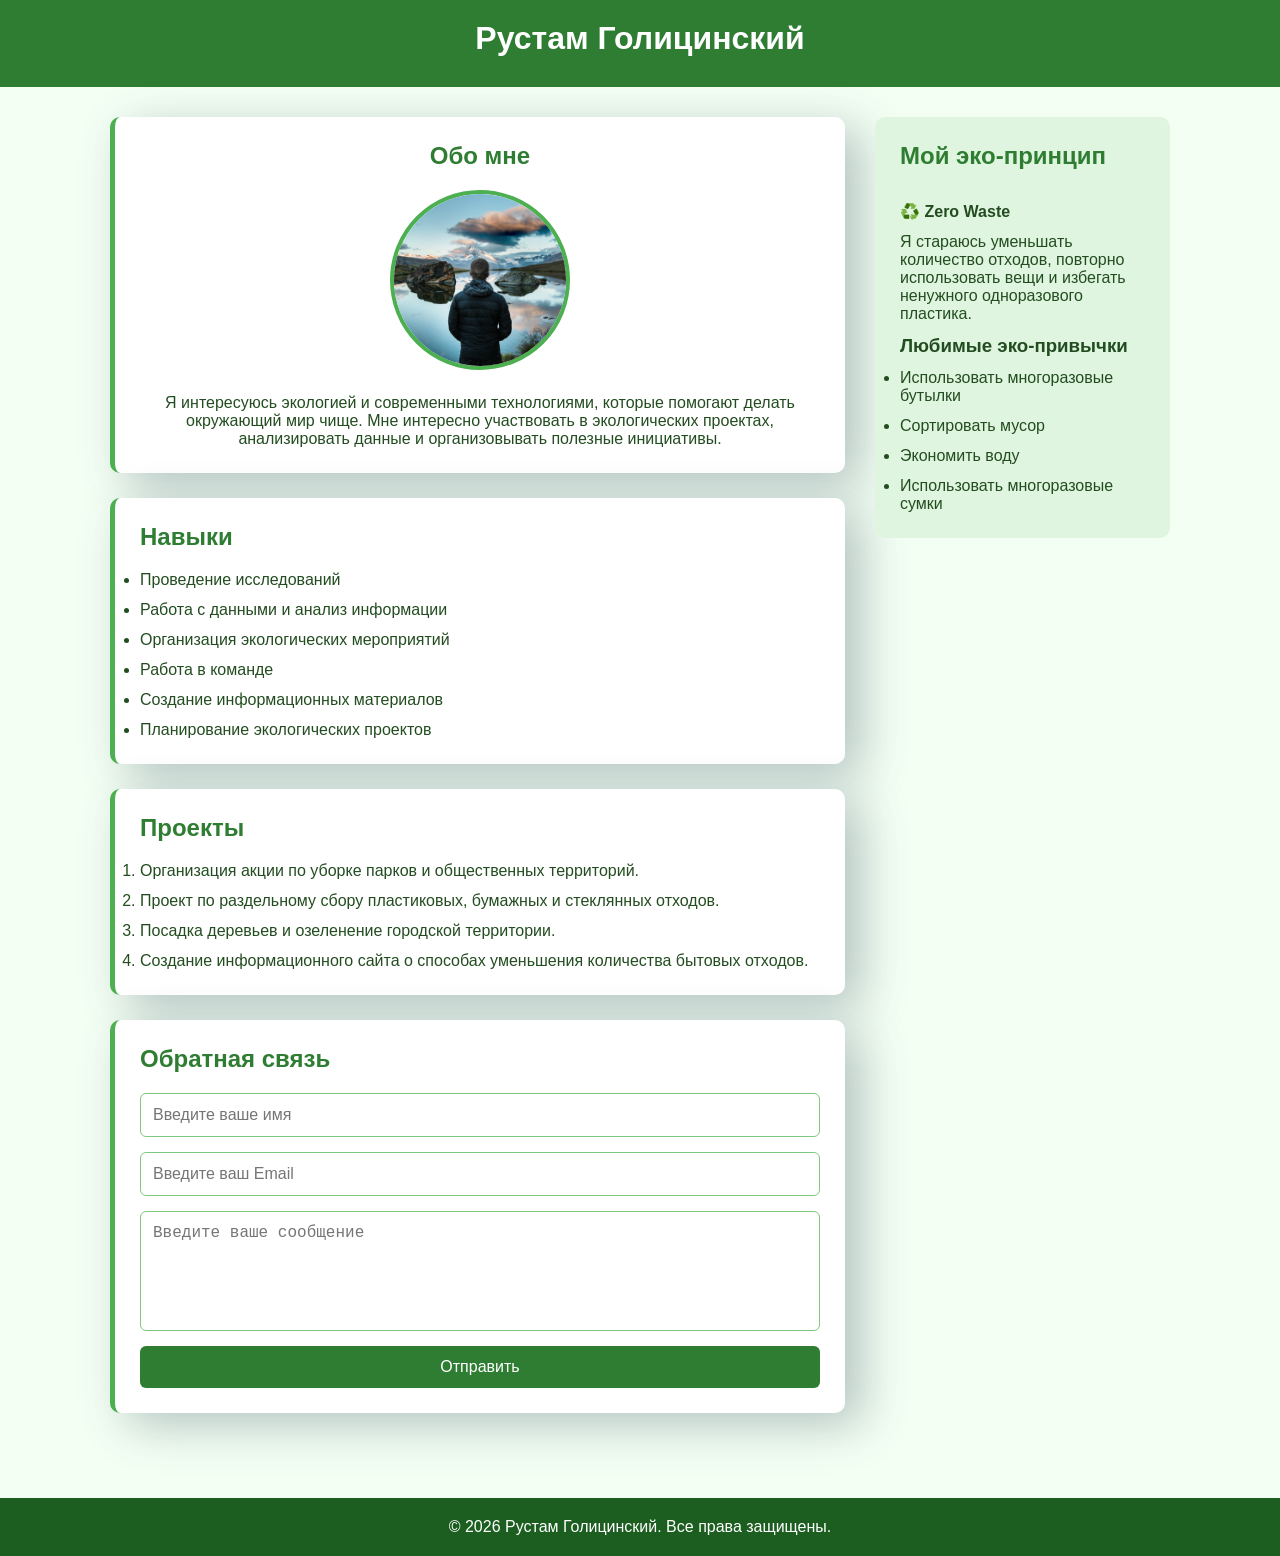
==== index.html @ b1d31a76 "first commit" ====
<!DOCTYPE html>
<html lang="ru">
<head>
    <meta charset="UTF-8">
    <meta name="viewport" content="width=device-width, initial-scale=1.0">
    <title>О себе — Эко-активист</title>
    <link rel="stylesheet" href="style.css">
</head>
<body>

<header class="header">
    <h1>Рустам Голицинский</h1>
</header>

<div class="container">

    <main>

        <section class="about">
            <h2>Обо мне</h2>

            <img
                src="./image/avatar.jpg!d"
                alt="Аватар эко-активиста"
                width="180"
                height="180"
            >

            <p>
                Я интересуюсь экологией и современными технологиями,
                которые помогают делать окружающий мир чище.
                Мне интересно участвовать в экологических проектах,
                анализировать данные и организовывать полезные инициативы.
            </p>
        </section>

        <section>
            <h2>Навыки</h2>

            <ul class="skills">
                <li>Проведение исследований</li>
                <li>Работа с данными и анализ информации</li>
                <li>Организация экологических мероприятий</li>
                <li>Работа в команде</li>
                <li>Создание информационных материалов</li>
                <li>Планирование экологических проектов</li>
            </ul>
        </section>

        <section>
            <h2>Проекты</h2>

            <ol class="projects">
                <li>
                    Организация акции по уборке парков и общественных территорий.
                </li>

                <li>
                    Проект по раздельному сбору пластиковых,
                    бумажных и стеклянных отходов.
                </li>

                <li>
                    Посадка деревьев и озеленение городской территории.
                </li>

                <li>
                    Создание информационного сайта
                    о способах уменьшения количества бытовых отходов.
                </li>
            </ol>
        </section>

        <section>
            <h2>Обратная связь</h2>

            <form action="#" method="post">

                <input
                    type="text"
                    name="username"
                    placeholder="Введите ваше имя"
                >

                <input
                    type="email"
                    name="email"
                    placeholder="Введите ваш Email"
                >

                <textarea
                    name="message"
                    placeholder="Введите ваше сообщение"
                ></textarea>

                <button type="submit">
                    Отправить
                </button>

            </form>
        </section>

    </main>

    <aside>
        <h2>Мой эко-принцип</h2>

        <p>
            ♻️ <strong>Zero Waste</strong>
        </p>

        <p>
            Я стараюсь уменьшать количество отходов,
            повторно использовать вещи и избегать
            ненужного одноразового пластика.
        </p>

        <h3>Любимые эко-привычки</h3>

        <ul class="habits__list">
            <li>Использовать многоразовые бутылки</li>
            <li>Сортировать мусор</li>
            <li>Экономить воду</li>
            <li>Использовать многоразовые сумки</li>
        </ul>
    </aside>

</div>

<footer>
    <p>&copy; 2026 Рустам Голицинский. Все права защищены.</p>
</footer>

</body>
</html>
---- style.css ----
*, *::before, *::after{
    margin: 0;
    padding: 0;
    box-sizing: border-box;
}

body {
    margin: 0;
    font-family: Arial, sans-serif;
    background-color: #f4fff4;
    color: #234d20;
    min-height: 100vh;
    display: flex;
    flex-direction: column;

}
header {
    background-color: #2e7d32;
    color: white;
    text-align: center;
    padding: 20px 0;
}

header h1 {
    margin: 0 0 10px;
}

.container {
    max-width: 1100px;
    margin: 30px auto;
    padding: 0 20px;
    display: flex;
    gap: 30px;
    width: 100%;
    flex: 1;
}

main {
    flex: 3;
}

section {
    background-color: white;
    margin-bottom: 25px;
    padding: 25px;
    border-radius: 10px;
    border-left: 5px solid #4caf50;
}

h2 {
    color: #2e7d32;
    margin-bottom: 20px;
}
.about {
    text-align: center;
}

.about img {
    border-radius: 50%;
    border: 4px solid #4caf50;
    object-fit: cover;
    margin-bottom: 20px;
}
section{
    box-shadow: 17px 12px 47px 0px rgba(34, 60, 80, 0.3);
}
.skills li{
    margin-bottom: 12px;
}
.skills li:last-child{
    margin-bottom: 0;
}
.projects li{
    margin-bottom: 12px;
}
.projects li:last-child{
    margin-bottom: 0;
}
aside {
    flex: 1;
    background-color: #dff5df;
    padding: 25px;
    border-radius: 10px;
    height: fit-content;
    display: flex;
    flex-direction: column;
    gap: 12px;
}

aside h2 {
    margin-top: 0;
}
.habits__list{
    display: flex;
    flex-direction: column;
    gap: 12px;
}
form {
    display: flex;
    flex-direction: column;
    gap: 15px;
}

input,
textarea {
    width: 100%;
    padding: 12px;
    border: 1px solid #81c784;
    border-radius: 6px;
    font-size: 16px;
}

textarea {
    min-height: 120px;
    resize: none;
}

button {
    background-color: #2e7d32;
    color: white;
    border: none;
    padding: 12px;
    border-radius: 6px;
    font-size: 16px;
    cursor: pointer;
}

button:hover {
    background-color: #1b5e20;
}

footer {
    background-color: #1b5e20;
    color: white;
    text-align: center;
    padding: 20px;
    margin-top: 30px;
}

@media (max-width: 768px) {
    .container {
        flex-direction: column;
    }
}
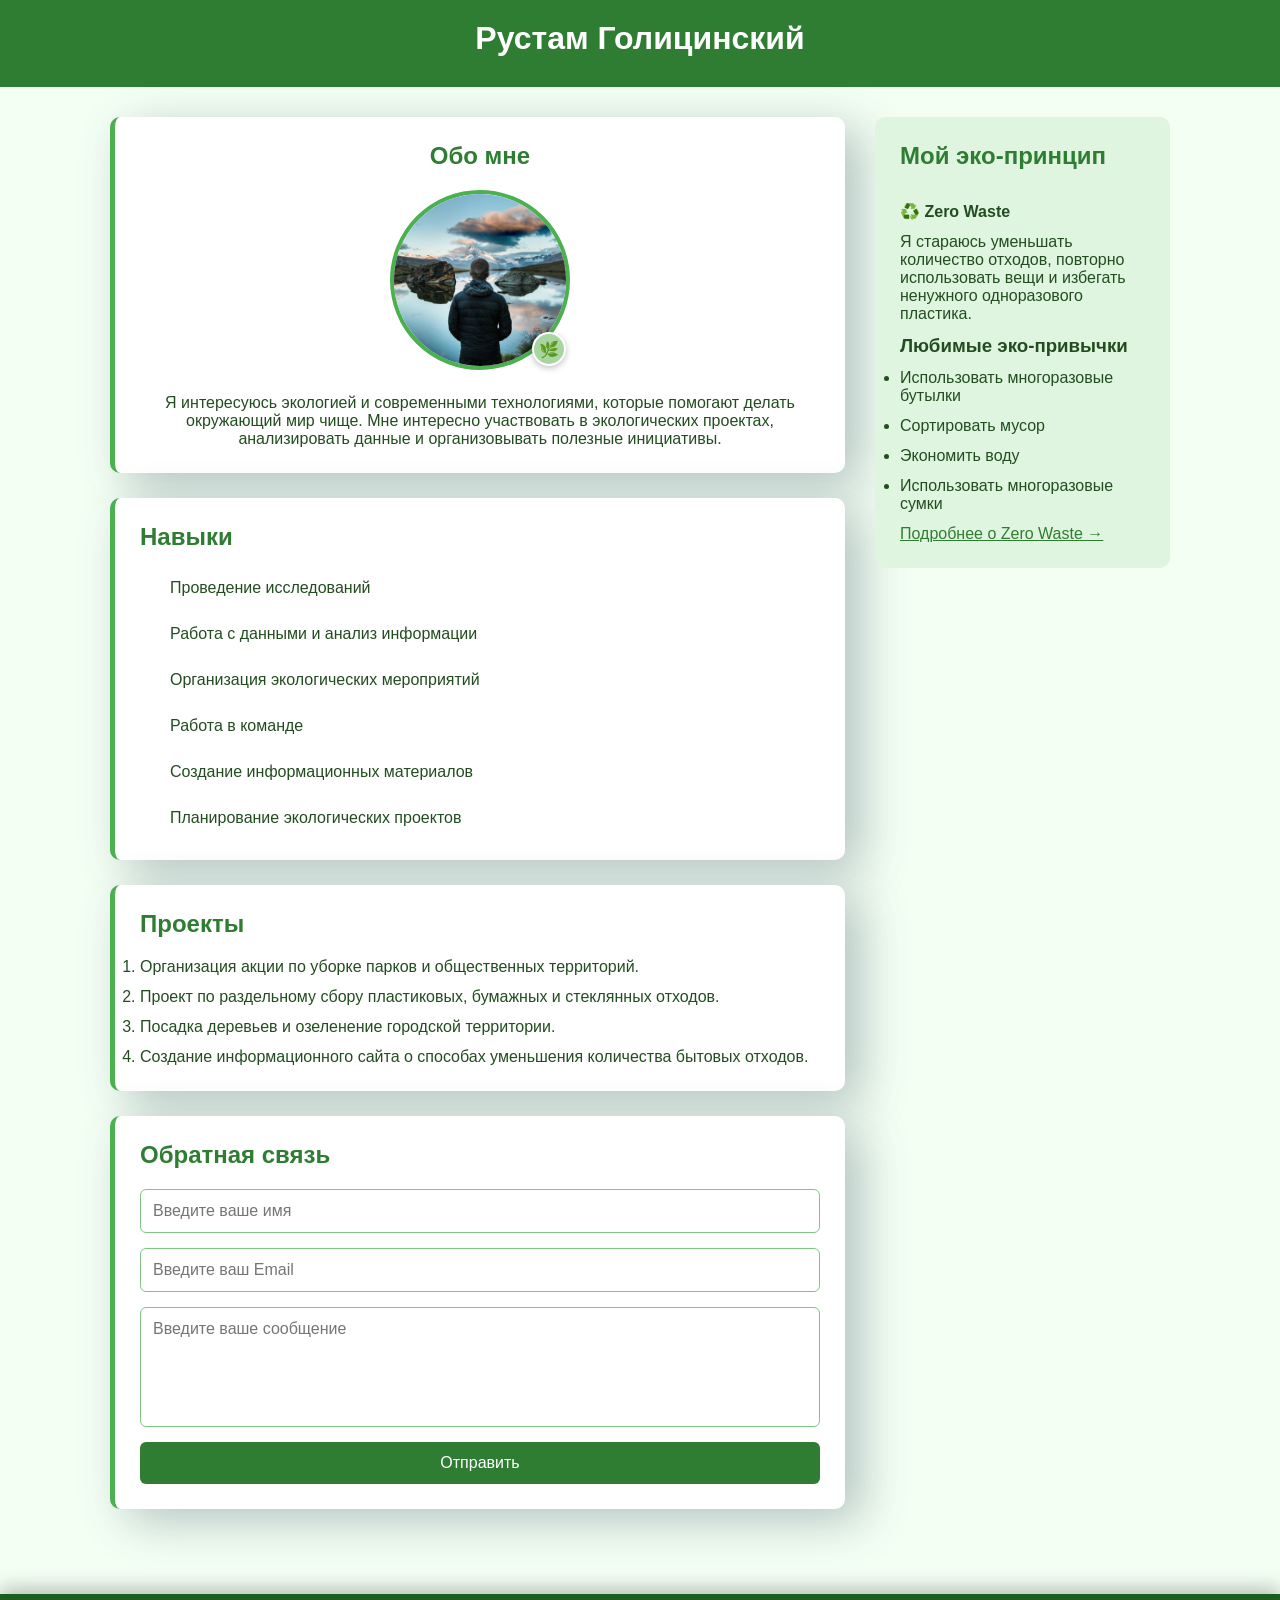
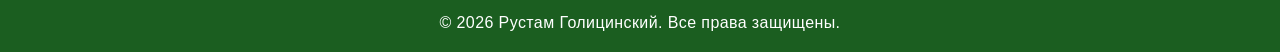
==== commit 349e8586: "Add files via upload This is my second task of web technology, if there is any mistake, please give " ====
--- a/index.html
+++ b/index.html
@@ -1,135 +1,155 @@
-<!DOCTYPE html>
-<html lang="ru">
-<head>
-    <meta charset="UTF-8">
-    <meta name="viewport" content="width=device-width, initial-scale=1.0">
-    <title>О себе — Эко-активист</title>
-    <link rel="stylesheet" href="style.css">
-</head>
-<body>
-
-<header class="header">
-    <h1>Рустам Голицинский</h1>
-</header>
-
-<div class="container">
-
-    <main>
-
-        <section class="about">
-            <h2>Обо мне</h2>
-
-            <img
-                src="./image/avatar.jpg!d"
-                alt="Аватар эко-активиста"
-                width="180"
-                height="180"
-            >
-
-            <p>
-                Я интересуюсь экологией и современными технологиями,
-                которые помогают делать окружающий мир чище.
-                Мне интересно участвовать в экологических проектах,
-                анализировать данные и организовывать полезные инициативы.
-            </p>
-        </section>
-
-        <section>
-            <h2>Навыки</h2>
-
-            <ul class="skills">
-                <li>Проведение исследований</li>
-                <li>Работа с данными и анализ информации</li>
-                <li>Организация экологических мероприятий</li>
-                <li>Работа в команде</li>
-                <li>Создание информационных материалов</li>
-                <li>Планирование экологических проектов</li>
-            </ul>
-        </section>
-
-        <section>
-            <h2>Проекты</h2>
-
-            <ol class="projects">
-                <li>
-                    Организация акции по уборке парков и общественных территорий.
-                </li>
-
-                <li>
-                    Проект по раздельному сбору пластиковых,
-                    бумажных и стеклянных отходов.
-                </li>
-
-                <li>
-                    Посадка деревьев и озеленение городской территории.
-                </li>
-
-                <li>
-                    Создание информационного сайта
-                    о способах уменьшения количества бытовых отходов.
-                </li>
-            </ol>
-        </section>
-
-        <section>
-            <h2>Обратная связь</h2>
-
-            <form action="#" method="post">
-
-                <input
-                    type="text"
-                    name="username"
-                    placeholder="Введите ваше имя"
-                >
-
-                <input
-                    type="email"
-                    name="email"
-                    placeholder="Введите ваш Email"
-                >
-
-                <textarea
-                    name="message"
-                    placeholder="Введите ваше сообщение"
-                ></textarea>
-
-                <button type="submit">
-                    Отправить
-                </button>
-
-            </form>
-        </section>
-
-    </main>
-
-    <aside>
-        <h2>Мой эко-принцип</h2>
-
-        <p>
-            ♻️ <strong>Zero Waste</strong>
-        </p>
-
-        <p>
-            Я стараюсь уменьшать количество отходов,
-            повторно использовать вещи и избегать
-            ненужного одноразового пластика.
-        </p>
-
-        <h3>Любимые эко-привычки</h3>
-
-        <ul class="habits__list">
-            <li>Использовать многоразовые бутылки</li>
-            <li>Сортировать мусор</li>
-            <li>Экономить воду</li>
-            <li>Использовать многоразовые сумки</li>
-        </ul>
-    </aside>
-
-</div>
-
-<footer>
-    <p>&copy; 2026 Рустам Голицинский. Все права защищены.</p>
-</footer>
-
-</body>
+<!DOCTYPE html>
+<html lang="ru">
+<head>
+    <meta charset="UTF-8">
+    <meta name="viewport" content="width=device-width, initial-scale=1.0">
+    <title>О себе — Эко-активист</title>
+    <link rel="stylesheet" href="style.css">
+    <style>
+        /* Внутренний блок стилей (по заданию ЛР): footer — тень и выравнивание */
+        footer {
+            box-shadow: 0 -6px 18px rgba(0, 0, 0, 0.25);
+            text-align: center;
+            letter-spacing: 0.4px;
+        }
+    </style>
+</head>
+<body>
+
+<header class="header">
+    <h1>Рустам Голицинский</h1>
+</header>
+
+<div class="container">
+
+    <main>
+
+        <section class="about">
+            <h2>Обо мне</h2>
+
+            <div class="avatar-wrap">
+                <img
+                    src="./image/avatar.jpg!d"
+                    alt="Аватар эко-активиста"
+                    width="180"
+                    height="180"
+                    style="border-radius: 50%;"
+                >
+            </div>
+
+            <p>
+                Я интересуюсь экологией и современными технологиями,
+                которые помогают делать окружающий мир чище.
+                Мне интересно участвовать в экологических проектах,
+                анализировать данные и организовывать полезные инициативы.
+            </p>
+        </section>
+
+        <section>
+            <h2>Навыки</h2>
+
+            <ul class="skills">
+                <li>Проведение исследований</li>
+                <li>Работа с данными и анализ информации</li>
+                <li>Организация экологических мероприятий</li>
+                <li>Работа в команде</li>
+                <li>Создание информационных материалов</li>
+                <li>Планирование экологических проектов</li>
+            </ul>
+        </section>
+
+        <section>
+            <h2>Проекты</h2>
+
+            <ol class="projects">
+                <li>
+                    Организация акции по уборке парков и общественных территорий.
+                </li>
+
+                <li>
+                    Проект по раздельному сбору пластиковых,
+                    бумажных и стеклянных отходов.
+                </li>
+
+                <li>
+                    Посадка деревьев и озеленение городской территории.
+                </li>
+
+                <li>
+                    Создание информационного сайта
+                    о способах уменьшения количества бытовых отходов.
+                </li>
+            </ol>
+        </section>
+
+        <section>
+            <h2>Обратная связь</h2>
+
+            <form action="#" method="post">
+
+                <input
+                    type="text"
+                    name="username"
+                    placeholder="Введите ваше имя"
+                >
+
+                <input
+                    type="email"
+                    name="email"
+                    placeholder="Введите ваш Email"
+                >
+
+                <textarea
+                    name="message"
+                    placeholder="Введите ваше сообщение"
+                ></textarea>
+
+                <button type="submit">
+                    Отправить
+                </button>
+
+            </form>
+        </section>
+
+    </main>
+
+    <aside>
+        <h2>Мой эко-принцип</h2>
+
+        <p>
+            ♻️ <strong>Zero Waste</strong>
+        </p>
+
+        <p>
+            Я стараюсь уменьшать количество отходов,
+            повторно использовать вещи и избегать
+            ненужного одноразового пластика.
+        </p>
+
+        <h3>Любимые эко-привычки</h3>
+
+        <ul class="habits__list">
+            <li>Использовать многоразовые бутылки</li>
+            <li>Сортировать мусор</li>
+            <li>Экономить воду</li>
+            <li>Использовать многоразовые сумки</li>
+        </ul>
+
+        <p>
+            <a
+                href="https://ru.wikipedia.org/wiki/Zero_waste"
+                class="eco-link"
+                target="_blank"
+                rel="noopener"
+            >Подробнее о Zero Waste →</a>
+        </p>
+    </aside>
+
+</div>
+
+<footer>
+    <p>&copy; 2026 Рустам Голицинский. Все права защищены.</p>
+</footer>
+
+</body>
 </html>
--- a/style.css
+++ b/style.css
@@ -1,144 +1,291 @@
-*, *::before, *::after{
-    margin: 0;
-    padding: 0;
-    box-sizing: border-box;
-}
-
-body {
-    margin: 0;
-    font-family: Arial, sans-serif;
-    background-color: #f4fff4;
-    color: #234d20;
-    min-height: 100vh;
-    display: flex;
-    flex-direction: column;
-
-}
-header {
-    background-color: #2e7d32;
-    color: white;
-    text-align: center;
-    padding: 20px 0;
-}
-
-header h1 {
-    margin: 0 0 10px;
-}
-
-.container {
-    max-width: 1100px;
-    margin: 30px auto;
-    padding: 0 20px;
-    display: flex;
-    gap: 30px;
-    width: 100%;
-    flex: 1;
-}
-
-main {
-    flex: 3;
-}
-
-section {
-    background-color: white;
-    margin-bottom: 25px;
-    padding: 25px;
-    border-radius: 10px;
-    border-left: 5px solid #4caf50;
-}
-
-h2 {
-    color: #2e7d32;
-    margin-bottom: 20px;
-}
-.about {
-    text-align: center;
-}
-
-.about img {
-    border-radius: 50%;
-    border: 4px solid #4caf50;
-    object-fit: cover;
-    margin-bottom: 20px;
-}
-section{
-    box-shadow: 17px 12px 47px 0px rgba(34, 60, 80, 0.3);
-}
-.skills li{
-    margin-bottom: 12px;
-}
-.skills li:last-child{
-    margin-bottom: 0;
-}
-.projects li{
-    margin-bottom: 12px;
-}
-.projects li:last-child{
-    margin-bottom: 0;
-}
-aside {
-    flex: 1;
-    background-color: #dff5df;
-    padding: 25px;
-    border-radius: 10px;
-    height: fit-content;
-    display: flex;
-    flex-direction: column;
-    gap: 12px;
-}
-
-aside h2 {
-    margin-top: 0;
-}
-.habits__list{
-    display: flex;
-    flex-direction: column;
-    gap: 12px;
-}
-form {
-    display: flex;
-    flex-direction: column;
-    gap: 15px;
-}
-
-input,
-textarea {
-    width: 100%;
-    padding: 12px;
-    border: 1px solid #81c784;
-    border-radius: 6px;
-    font-size: 16px;
-}
-
-textarea {
-    min-height: 120px;
-    resize: none;
-}
-
-button {
-    background-color: #2e7d32;
-    color: white;
-    border: none;
-    padding: 12px;
-    border-radius: 6px;
-    font-size: 16px;
-    cursor: pointer;
-}
-
-button:hover {
-    background-color: #1b5e20;
-}
-
-footer {
-    background-color: #1b5e20;
-    color: white;
-    text-align: center;
-    padding: 20px;
-    margin-top: 30px;
-}
-
-@media (max-width: 768px) {
-    .container {
-        flex-direction: column;
-    }
-}
+:root {
+    --color-primary: #a8d5a2;        /* светло-зелёный — основной цвет темы */
+    --color-primary-strong: #4caf50; /* насыщенный зелёный — бордюры, иконка листа */
+    --color-accent: #1b5e20;         /* тёмно-зелёный — акцент (footer, visited-ссылки) */
+    --color-header: #2e7d32;         /* фон шапки и кнопок */
+    --color-bg: #f4fff4;             /* фон страницы */
+    --color-surface: #ffffff;        /* фон карточек-секций */
+    --color-surface-alt: #dff5df;    /* фон aside */
+    --color-text: #234d20;           /* основной текст (проверено: контраст > 4.5:1) */
+    --color-border: #81c784;         /* бордюры полей ввода */
+    --color-on-dark: #ffffff;        /* текст на тёмном фоне */
+
+    /* Шрифты */
+    --font-main: Arial, Helvetica, sans-serif;
+    --font-heading: "Segoe UI", Arial, sans-serif;
+    --font-size-base: 16px;
+}
+
+*, *::before, *::after {
+    margin: 0;
+    padding: 0;
+    box-sizing: border-box;
+}
+
+body {
+    font-family: var(--font-main);
+    font-size: var(--font-size-base);
+    background-color: var(--color-bg);
+    color: var(--color-text);
+    min-height: 100vh;
+    display: flex;
+    flex-direction: column;
+}
+
+header {
+    position: static;
+    background-color: var(--color-header);
+    color: var(--color-on-dark);
+    text-align: center;
+    padding: 20px 0;
+}
+
+header h1 {
+    margin: 0 0 10px;
+    font-family: var(--font-heading);
+}
+
+.container {
+    max-width: 1100px;
+    margin: 30px auto;
+    padding: 0 20px;
+    display: flex;
+    gap: 30px;
+    width: 100%;
+    flex: 1;
+}
+
+main {
+    flex: 3;
+}
+
+section {
+    background-color: var(--color-surface);
+    margin-bottom: 25px;
+    padding: 25px;
+    border-radius: 10px;
+    border-left: 5px solid var(--color-primary-strong);
+    box-shadow: 17px 12px 47px 0px rgba(34, 60, 80, 0.3);
+}
+
+h2 {
+    color: var(--color-header);
+    font-family: var(--font-heading);
+    margin-bottom: 20px;
+}
+
+.about {
+    text-align: center;
+}
+
+.avatar-wrap {
+    position: relative;
+    display: inline-block;
+    margin-bottom: 20px;
+}
+
+.about img {
+    border: 4px solid var(--color-primary-strong);
+    object-fit: cover;
+    display: block;
+
+}
+
+.avatar-wrap::after {
+    content: "🌿";
+    position: absolute;
+    right: 4px;
+    bottom: 4px;
+    width: 34px;
+    height: 34px;
+    display: flex;
+    align-items: center;
+    justify-content: center;
+    font-size: 16px;
+    background-color: var(--color-primary);
+    border: 2px solid var(--color-surface);
+    border-radius: 50%;
+    box-shadow: 0 2px 6px rgba(0, 0, 0, 0.25);
+}
+
+@keyframes sprout {
+    from {
+        opacity: 0;
+        transform: translateY(16px) scale(0.85);
+    }
+    to {
+        opacity: 1;
+        transform: translateY(0) scale(1);
+    }
+}
+
+.skills {
+    list-style: none;
+}
+
+.skills li {
+    position: relative;
+    padding: 8px 8px 8px 30px;
+    margin-bottom: 12px;
+    border-radius: 6px;
+    opacity: 0;
+    animation: sprout 0.6s ease-out forwards;
+    transition: background-color 0.25s ease, letter-spacing 0.15s ease;
+}
+
+.skills li:last-child {
+    margin-bottom: 0;
+}
+
+.skills li:nth-child(1) { animation-delay: 0.1s; }
+.skills li:nth-child(2) { animation-delay: 0.25s; }
+.skills li:nth-child(3) { animation-delay: 0.4s; }
+.skills li:nth-child(4) { animation-delay: 0.55s; }
+.skills li:nth-child(5) { animation-delay: 0.7s; }
+.skills li:nth-child(6) { animation-delay: 0.85s; }
+
+/* :hover — иконка листа через ::before */
+.skills li::before {
+    content: "";
+    position: absolute;
+    left: 6px;
+    top: 50%;
+    transform: translateY(-50%);
+    opacity: 0;
+    transition: opacity 0.25s ease;
+}
+
+.skills li:hover {
+    background-color: var(--color-primary);
+}
+
+.skills li:hover::before {
+    content: "🍃";
+    opacity: 1;
+}
+
+/* :active — уменьшаем letter-spacing при нажатии */
+.skills li:active {
+    letter-spacing: -1px;
+}
+
+.projects li {
+    margin-bottom: 12px;
+}
+.projects li:last-child {
+    margin-bottom: 0;
+}
+
+.eco-link {
+    color: var(--color-header);
+    text-decoration: underline;
+    transition: color 0.2s ease, letter-spacing 0.15s ease;
+}
+
+.eco-link:visited {
+    color: var(--color-accent);
+}
+
+.eco-link:hover {
+    color: var(--color-accent);
+    text-decoration-thickness: 2px;
+}
+
+.eco-link:active {
+    letter-spacing: 0.5px;
+}
+
+.eco-link:focus {
+    outline: 2px dashed var(--color-accent);
+    outline-offset: 3px;
+}
+
+aside {
+    flex: 1;
+    background-color: var(--color-surface-alt);
+    padding: 25px;
+    border-radius: 10px;
+    height: fit-content;
+    display: flex;
+    flex-direction: column;
+    gap: 12px;
+}
+
+aside h2 {
+    margin-top: 0;
+}
+
+.habits__list {
+    display: flex;
+    flex-direction: column;
+    gap: 12px;
+}
+
+form {
+    display: flex;
+    flex-direction: column;
+    gap: 15px;
+}
+
+input,
+textarea {
+    width: 100%;
+    padding: 12px;
+    border: 1px solid var(--color-border);
+    border-radius: 6px;
+    font-size: 16px;
+    font-family: var(--font-main);
+    transition: border-color 0.2s ease, box-shadow 0.2s ease;
+}
+
+textarea {
+    min-height: 120px;
+    resize: none;
+}
+
+/* :focus — доступность полей формы */
+input:focus,
+textarea:focus {
+    outline: none;
+    border-color: var(--color-accent);
+    box-shadow: 0 0 0 3px rgba(76, 175, 80, 0.3);
+}
+
+button {
+    background-color: var(--color-header);
+    color: var(--color-on-dark);
+    border: none;
+    padding: 12px;
+    border-radius: 6px;
+    font-size: 16px;
+    cursor: pointer;
+    transition: background-color 0.2s ease, transform 0.1s ease;
+}
+
+button:hover {
+    background-color: var(--color-accent);
+}
+
+/* :active — визуальный отклик на клик */
+button:active {
+    background-color: var(--color-accent);
+    transform: scale(0.98);
+}
+
+button:focus {
+    outline: 3px solid var(--color-primary);
+    outline-offset: 2px;
+}
+
+footer {
+    background-color: var(--color-accent);
+    color: var(--color-on-dark);
+    padding: 20px;
+    margin-top: 30px;
+}
+
+@media (max-width: 768px) {
+    .container {
+        flex-direction: column;
+    }
+}
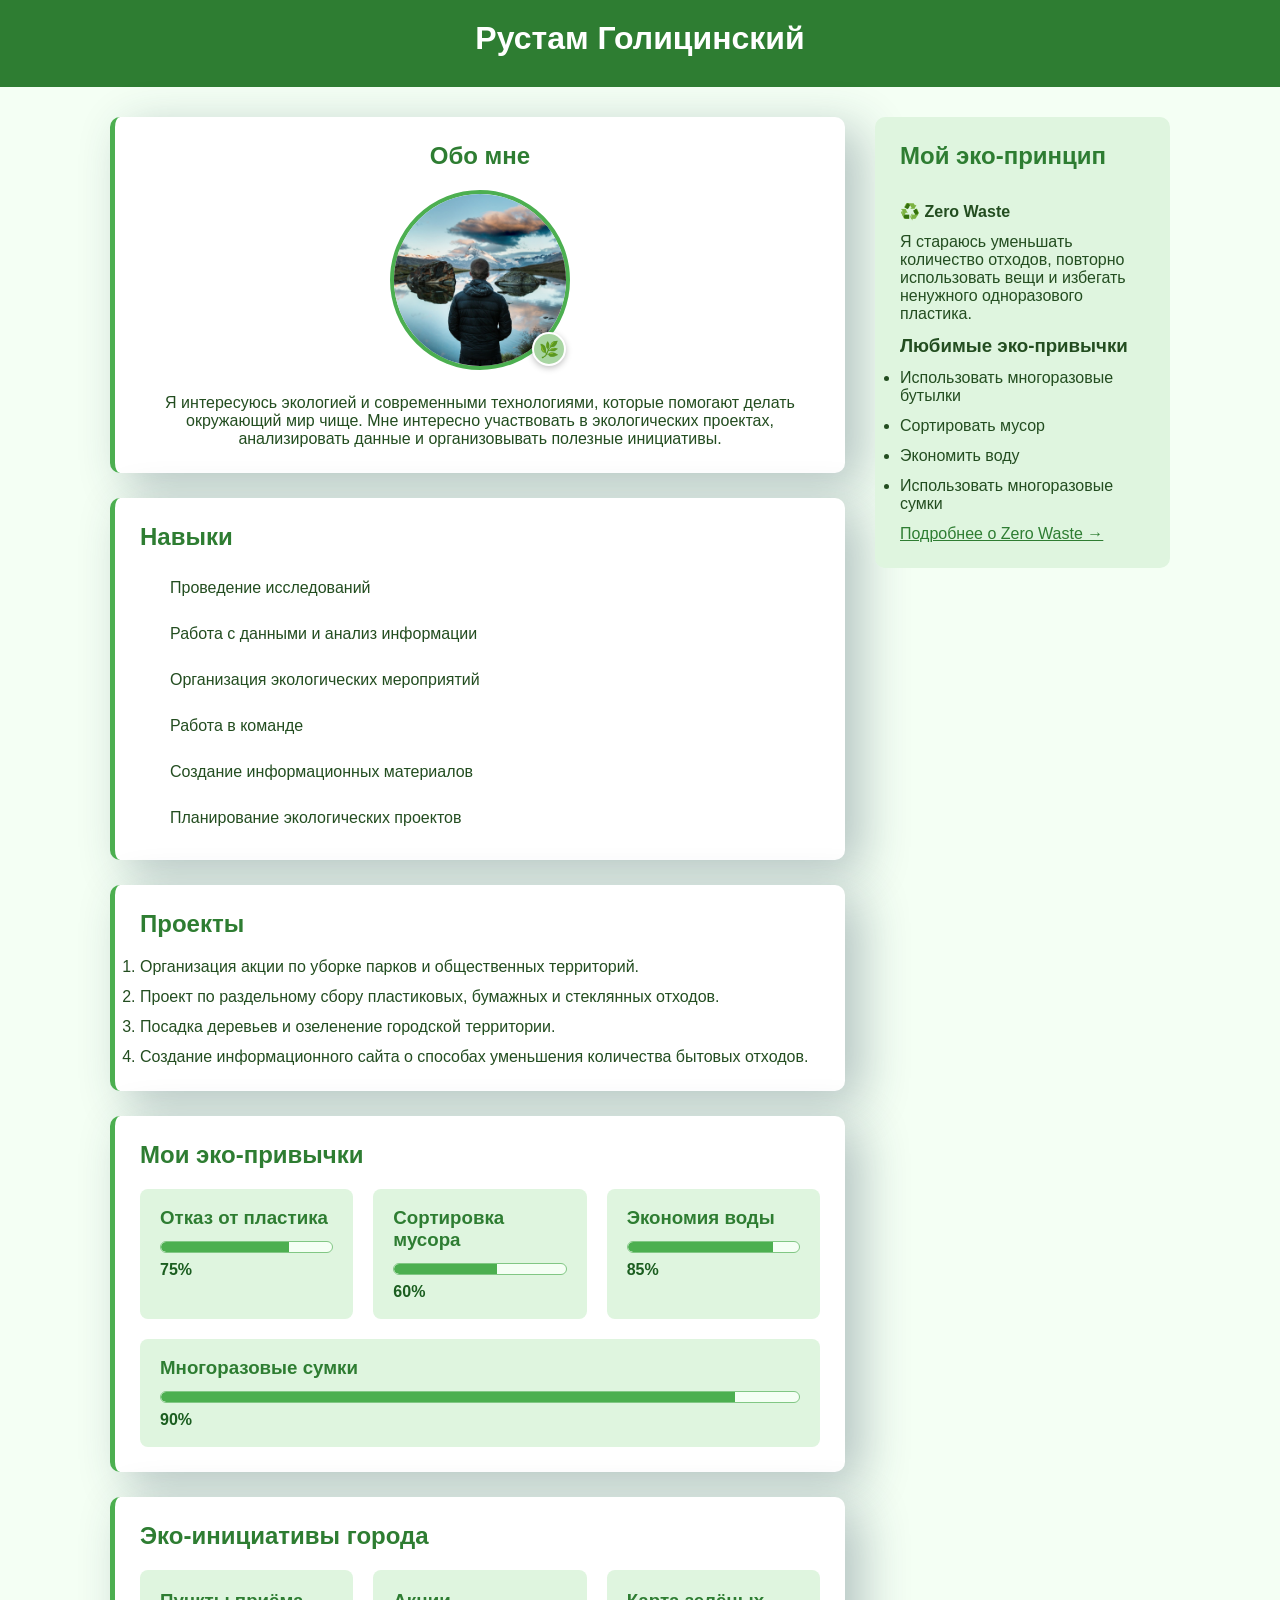
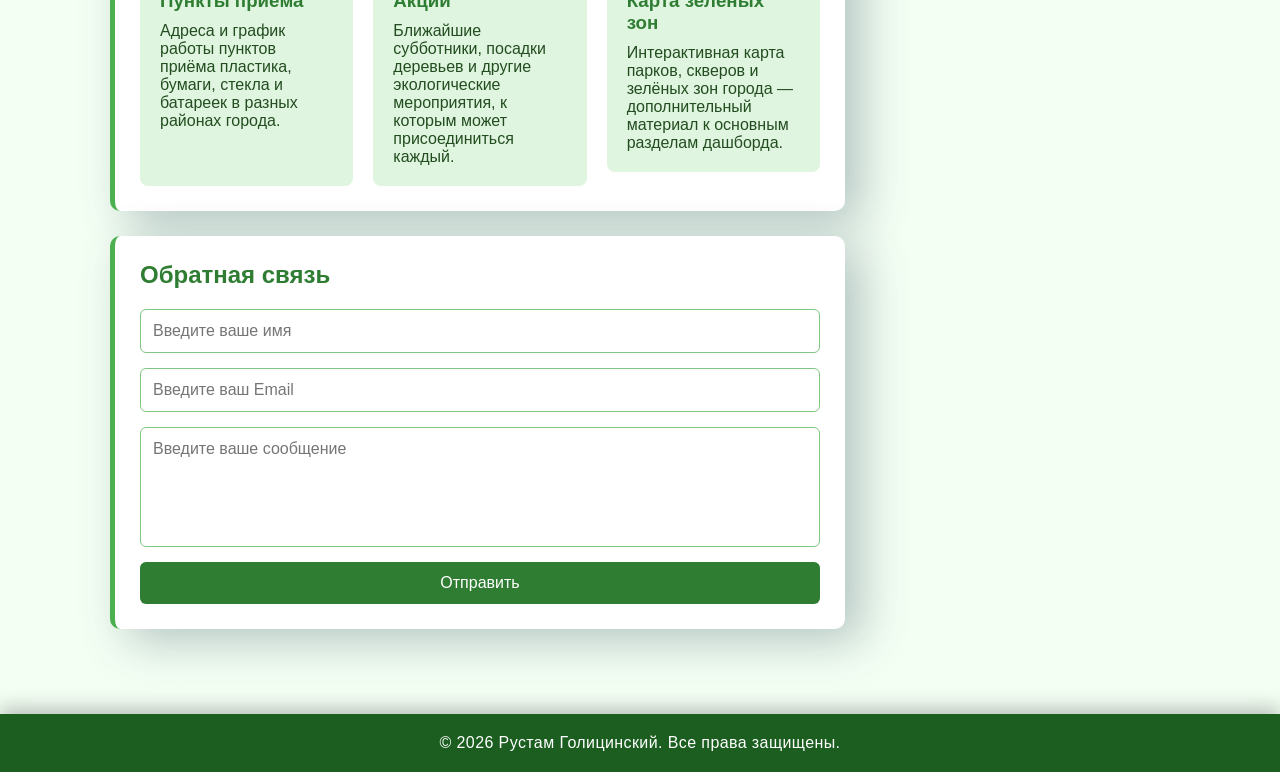
==== commit ef618334: "Add files via upload I added the three files for this task. You can just copy the image from Lab 1, " ====
--- a/index.html
+++ b/index.html
@@ -5,14 +5,6 @@
     <meta name="viewport" content="width=device-width, initial-scale=1.0">
     <title>О себе — Эко-активист</title>
     <link rel="stylesheet" href="style.css">
-    <style>
-        /* Внутренний блок стилей (по заданию ЛР): footer — тень и выравнивание */
-        footer {
-            box-shadow: 0 -6px 18px rgba(0, 0, 0, 0.25);
-            text-align: center;
-            letter-spacing: 0.4px;
-        }
-    </style>
 </head>
 <body>
 
@@ -82,6 +74,105 @@
             </ol>
         </section>
 
+        <section class="habits-tracker">
+            <h2>Мои эко-привычки</h2>
+
+            <div class="habit-cards">
+                <div class="habit-card">
+                    <h3>Отказ от пластика</h3>
+                    <div
+                        class="progress-bar"
+                        role="progressbar"
+                        aria-valuenow="75"
+                        aria-valuemin="0"
+                        aria-valuemax="100"
+                        aria-label="Отказ от пластика: 75%"
+                    >
+                        <div class="progress-bar__fill" style="width: 75%;"></div>
+                    </div>
+                    <p class="progress-bar__label">75%</p>
+                </div>
+
+                <div class="habit-card">
+                    <h3>Сортировка мусора</h3>
+                    <div
+                        class="progress-bar"
+                        role="progressbar"
+                        aria-valuenow="60"
+                        aria-valuemin="0"
+                        aria-valuemax="100"
+                        aria-label="Сортировка мусора: 60%"
+                    >
+                        <div class="progress-bar__fill" style="width: 60%;"></div>
+                    </div>
+                    <p class="progress-bar__label">60%</p>
+                </div>
+
+                <div class="habit-card">
+                    <h3>Экономия воды</h3>
+                    <div
+                        class="progress-bar"
+                        role="progressbar"
+                        aria-valuenow="85"
+                        aria-valuemin="0"
+                        aria-valuemax="100"
+                        aria-label="Экономия воды: 85%"
+                    >
+                        <div class="progress-bar__fill" style="width: 85%;"></div>
+                    </div>
+                    <p class="progress-bar__label">85%</p>
+                </div>
+
+                <div class="habit-card">
+                    <h3>Многоразовые сумки</h3>
+                    <div
+                        class="progress-bar"
+                        role="progressbar"
+                        aria-valuenow="90"
+                        aria-valuemin="0"
+                        aria-valuemax="100"
+                        aria-label="Многоразовые сумки: 90%"
+                    >
+                        <div class="progress-bar__fill" style="width: 90%;"></div>
+                    </div>
+                    <p class="progress-bar__label">90%</p>
+                </div>
+            </div>
+        </section>
+
+        <section class="city-dashboard">
+            <h2>Эко-инициативы города</h2>
+
+            <div class="dashboard-grid">
+                <div class="dashboard-block">
+                    <h3>Пункты приёма</h3>
+                    <p>
+                        Адреса и график работы пунктов приёма
+                        пластика, бумаги, стекла и батареек
+                        в разных районах города.
+                    </p>
+                </div>
+
+                <div class="dashboard-block">
+                    <h3>Акции</h3>
+                    <p>
+                        Ближайшие субботники, посадки деревьев
+                        и другие экологические мероприятия,
+                        к которым может присоединиться каждый.
+                    </p>
+                </div>
+
+                <aside class="dashboard-block dashboard-block--map">
+                    <h3>Карта зелёных зон</h3>
+                    <p>
+                        Интерактивная карта парков, скверов
+                        и зелёных зон города — дополнительный
+                        материал к основным разделам дашборда.
+                    </p>
+                </aside>
+            </div>
+        </section>
+
         <section>
             <h2>Обратная связь</h2>
 
--- a/style.css
+++ b/style.css
@@ -283,9 +283,102 @@
     padding: 20px;
     margin-top: 30px;
 }
+ footer {
+    box-shadow: 0 -6px 18px rgba(0, 0, 0, 0.25);
+    text-align: center;
+    letter-spacing: 0.4px;
+}
 
 @media (max-width: 768px) {
     .container {
         flex-direction: column;
     }
+}
+
+/* =========================================================
+   Мои эко-привычки — Flex-карточки с прогресс-баром
+   ========================================================= */
+
+.habit-cards {
+    display: flex;
+    flex-wrap: wrap;
+    gap: 20px;
+}
+
+.habit-card {
+    flex: 1 1 100%;
+    background-color: var(--color-surface-alt);
+    padding: 18px 20px;
+    border-radius: 8px;
+}
+
+.habit-card h3 {
+    color: var(--color-header);
+    font-family: var(--font-heading);
+    margin-bottom: 12px;
+}
+
+.progress-bar {
+    width: 100%;
+    height: 12px;
+    background-color: var(--color-bg);
+    border: 1px solid var(--color-border);
+    border-radius: 7px;
+    overflow: hidden;
+}
+
+.progress-bar__fill {
+    height: 100%;
+    background-color: var(--color-primary-strong);
+    border-radius: 7px 0 0 7px;
+    transition: width 0.4s ease;
+}
+
+.progress-bar__label {
+    margin-top: 8px;
+    font-weight: bold;
+    color: var(--color-accent);
+}
+
+/* 1 колонка по умолчанию (мобильные), 2 — планшет, 3 — десктоп */
+@media (min-width: 640px) {
+    .habit-card {
+        flex: 1 1 calc(50% - 10px);
+    }
+}
+
+@media (min-width: 992px) {
+    .habit-card {
+        flex: 1 1 calc(33.333% - 14px);
+    }
+}
+
+/* =========================================================
+   Эко-инициативы города — Grid-дашборд
+   ========================================================= */
+
+.dashboard-grid {
+    display: grid;
+    grid-template-columns: 1fr;
+    gap: 20px;
+}
+
+.dashboard-block {
+    display: block;
+    background-color: var(--color-surface-alt);
+    padding: 20px;
+    border-radius: 8px;
+}
+
+.dashboard-block h3 {
+    color: var(--color-header);
+    font-family: var(--font-heading);
+    margin-bottom: 10px;
+}
+
+/* Мобильный — 1 колонка, все остальные — 3 в ряд */
+@media (min-width: 768px) {
+    .dashboard-grid {
+        grid-template-columns: repeat(3, 1fr);
+    }
 }
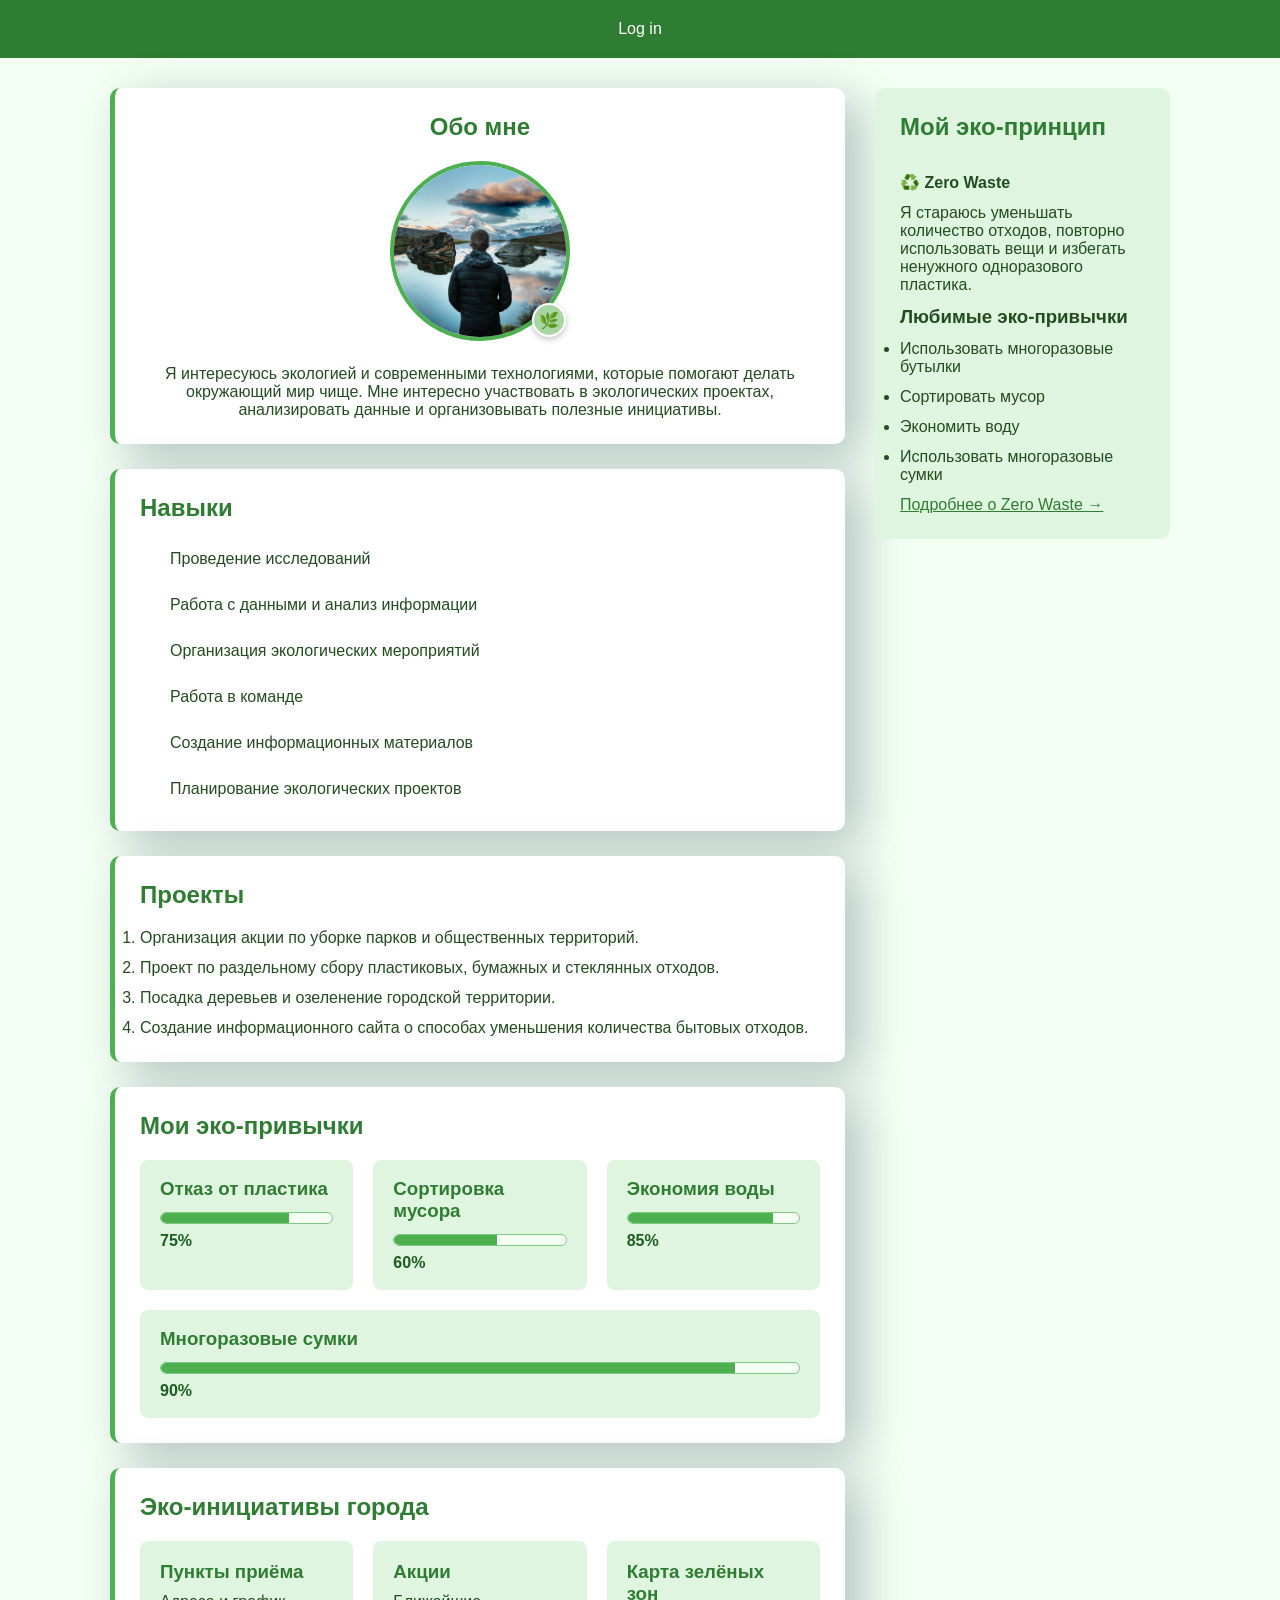
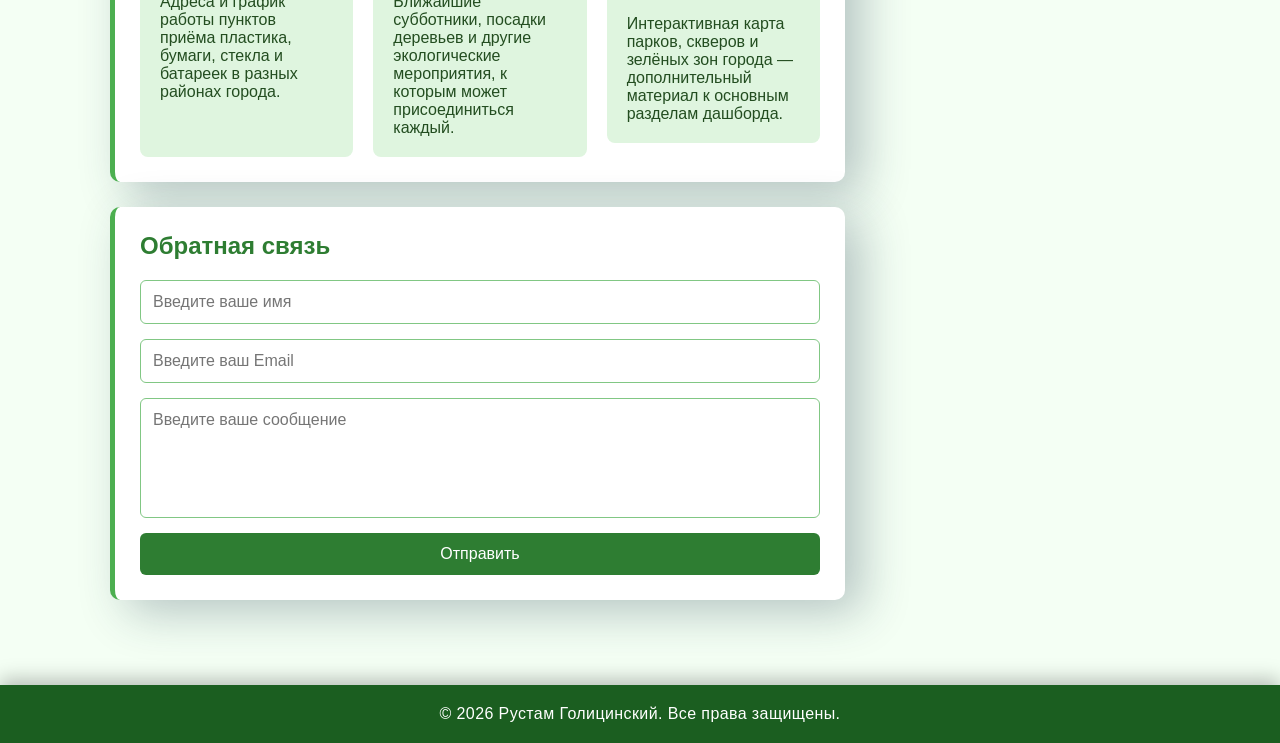
==== commit 6f592884: "Add files via upload" ====
--- a/index.html
+++ b/index.html
@@ -7,12 +7,31 @@
     <link rel="stylesheet" href="style.css">
 </head>
 <body>
-
+    <script src="./main.js" defer></script>
 <header class="header">
-    <h1>Рустам Голицинский</h1>
+    <a href="#!" id="login-link">Log in</a>
 </header>
 
+<div id="login-section" class="hidden">
+        <form id="login-form">
+            <button type="button" id="close-login" aria-label="Закрыть">&times;</button>
+            <label for="access-code">Код доступа:</label>
+            <input type="password" id="access-code" required>
+            <button type="submit">Войти</button>
+        </form>
+</div>
+
+
+        <section id="profile-section" class="hidden">
+            <h2 id="profile-greeting"></h2>
+        </section>
+
+
+
+
 <div class="container">
+
+
 
     <main>
 
--- a/style.css
+++ b/style.css
@@ -35,14 +35,16 @@
 header {
     position: static;
     background-color: var(--color-header);
-    color: var(--color-on-dark);
+
     text-align: center;
     padding: 20px 0;
 }
 
-header h1 {
+header a {
     margin: 0 0 10px;
     font-family: var(--font-heading);
+    color: var(--color-on-dark);
+    text-decoration: none;
 }
 
 .container {
@@ -54,6 +56,73 @@
     width: 100%;
     flex: 1;
 }
+.hidden { display: none; }
+
+#login-section {
+  position: fixed;
+  top: 0;
+  left: 0;
+  width: 100%;
+  height: 100%;
+  background: rgba(0, 0, 0, 0.5);
+  display: flex;
+  align-items: center;
+  justify-content: center;
+  z-index: 1000;
+}
+
+#login-section.hidden {
+  display: none;
+}
+
+#login-section form {
+  background: #fff;
+  padding: 2rem;
+  border-radius: 10px;
+  box-shadow: 0 4px 20px rgba(0, 0, 0, 0.2);
+  display: flex;
+  flex-direction: column;
+  gap: 1rem;
+  width: min(90%, 320px);
+}
+
+#login-section label {
+  font-weight: 600;
+}
+
+#login-section input {
+  padding: 0.5rem;
+  border: 1px solid #ccc;
+  border-radius: 6px;
+}
+
+#login-section button {
+  padding: 0.6rem;
+  border: none;
+  border-radius: 6px;
+  cursor: pointer;
+}
+#login-section form {
+  position: relative;   
+}
+
+#close-login {
+  position: absolute;
+  top: 0.5rem;
+  right: 0.75rem;
+  background: none;
+  border: none;
+  font-size: 1.5rem;
+  line-height: 1;
+  cursor: pointer;
+  color: #888;
+  padding: 0;
+}
+
+#close-login:hover {
+  color: #333;
+}
+
 
 main {
     flex: 3;
